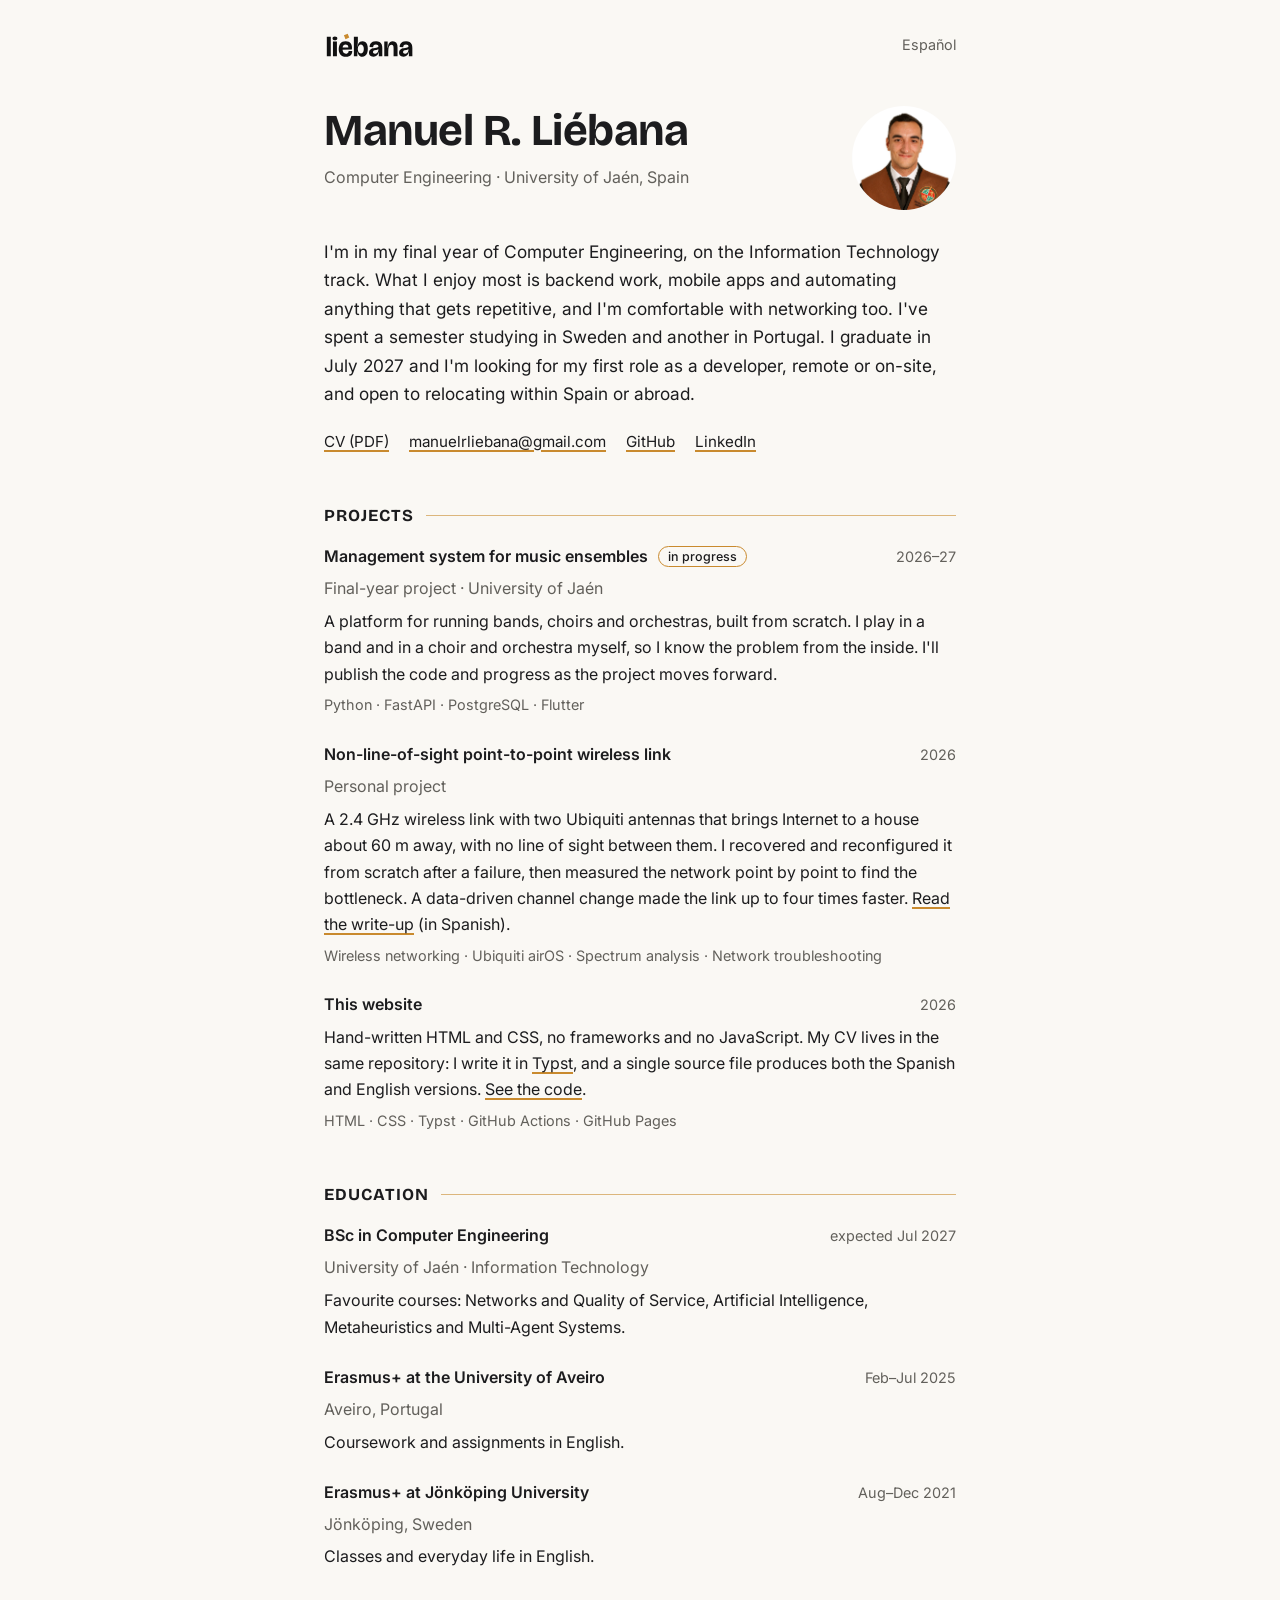
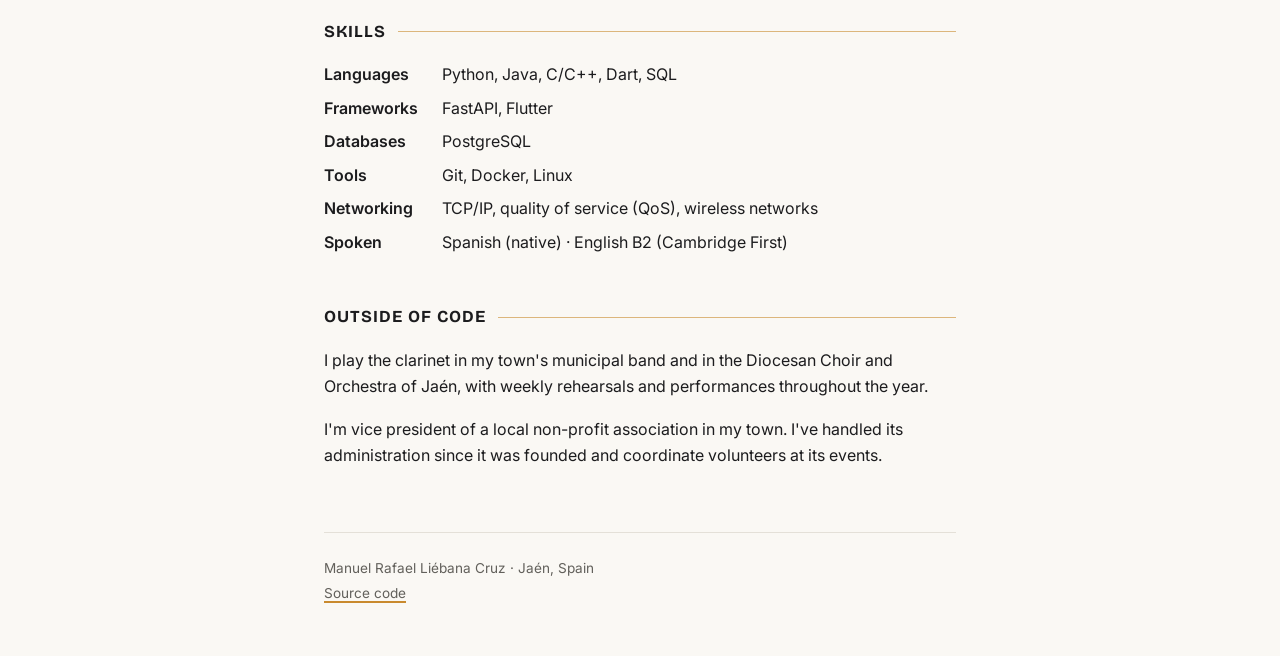
==== en/index.html @ c9c2b51e "Nueva Web" ====
<!doctype html>
<html lang="en">
<head>
  <meta charset="utf-8">
  <meta name="viewport" content="width=device-width, initial-scale=1">
  <title>Manuel R. Liébana</title>
  <meta name="description" content="Manuel Rafael Liébana Cruz, final-year Computer Engineering student at the University of Jaén, Spain. Backend, mobile apps and automation.">
  <meta property="og:title" content="Manuel R. Liébana">
  <meta property="og:description" content="Final-year Computer Engineering student at the University of Jaén, Spain.">
  <meta property="og:type" content="website">
  <meta name="twitter:card" content="summary_large_image">
  <meta property="og:url" content="https://manuelrliebana.github.io/en/">
  <meta property="og:image" content="https://manuelrliebana.github.io/assets/og-image.png">
  <meta property="og:image:width" content="1200">
  <meta property="og:image:height" content="630">
  <link rel="alternate" hreflang="es" href="https://manuelrliebana.github.io/">
  <link rel="icon" href="../assets/favicon.ico" sizes="any">
  <link rel="icon" href="../assets/favicon.svg" type="image/svg+xml">
  <link rel="apple-touch-icon" href="../assets/apple-touch-icon.png">
  <link rel="manifest" href="../manifest.webmanifest">
  <meta name="theme-color" content="#faf8f4" media="(prefers-color-scheme: light)">
  <meta name="theme-color" content="#141413" media="(prefers-color-scheme: dark)">
  <link rel="preconnect" href="https://fonts.googleapis.com">
  <link rel="preconnect" href="https://fonts.gstatic.com" crossorigin>
  <link href="https://fonts.googleapis.com/css2?family=Bricolage+Grotesque:opsz,wght@12..96,700&family=Inter:wght@400;500;600&display=swap" rel="stylesheet">
  <link rel="stylesheet" href="../assets/style.css">
</head>
<body>
<div class="wrap">

  <nav class="top">
    <a class="logo" href="../en/" aria-label="Home">
      <picture>
        <source srcset="../assets/logo-oscuro.svg" media="(prefers-color-scheme: dark)">
        <img src="../assets/logo-claro.svg" alt="liebana" width="657" height="185">
      </picture>
    </a>
    <a href="../" lang="es" hreflang="es">Español</a>
  </nav>

  <header class="intro">
    <div>
      <h1>Manuel R. Liébana</h1>
      <p class="sub">Computer Engineering · University of Jaén, Spain</p>
    </div>
    <img class="foto" src="../assets/foto.jpg" alt="Photo of Manuel" width="860" height="900">
  </header>

  <p class="lead">
    I'm in my final year of Computer Engineering, on the Information Technology track.
    What I enjoy most is backend work, mobile apps and automating anything that gets repetitive,
    and I'm comfortable with networking too. I've spent a semester studying in Sweden and another
    in Portugal. I graduate in July 2027 and I'm looking for my first role as a developer, remote
    or on-site, and open to relocating within Spain or abroad.
  </p>

  <ul class="links">
    <li><a href="../cv/CV_ManuelLiebana_EN.pdf">CV (PDF)</a></li>
    <li><a href="mailto:manuelrliebana@gmail.com">manuelrliebana@gmail.com</a></li>
    <li><a href="https://github.com/manuelrliebana">GitHub</a></li>
    <li><a href="https://www.linkedin.com/in/manuelrliebana">LinkedIn</a></li>
  </ul>

  <main>

    <section id="projects">
      <h2>Projects</h2>

      <article class="item">
        <div class="item-head">
          <h3>Management system for music ensembles <span class="estado">in progress</span></h3>
          <span class="when">2026–27</span>
        </div>
        <p class="where">Final-year project · University of Jaén</p>
        <p>
          A platform for running bands, choirs and orchestras, built from scratch. I play in a band
          and in a choir and orchestra myself, so I know the problem from the inside. I'll publish
          the code and progress as the project moves forward.
        </p>
        <p class="stack">Python · FastAPI · PostgreSQL · Flutter</p>
      </article>

      <article class="item">
        <div class="item-head">
          <h3>Non-line-of-sight point-to-point wireless link</h3>
          <span class="when">2026</span>
        </div>
        <p class="where">Personal project</p>
        <p>
          A 2.4 GHz wireless link with two Ubiquiti antennas that brings Internet to a house about
          60 m away, with no line of sight between them. I recovered and reconfigured it from scratch
          after a failure, then measured the network point by point to find the bottleneck. A
          data-driven channel change made the link up to four times faster.
          <a href="https://github.com/manuelrliebana/enlace-ptp">Read the write-up</a> (in Spanish).
        </p>
        <p class="stack">Wireless networking · Ubiquiti airOS · Spectrum analysis · Network troubleshooting</p>
      </article>

      <article class="item">
        <div class="item-head">
          <h3>This website</h3>
          <span class="when">2026</span>
        </div>
        <p>
          Hand-written HTML and CSS, no frameworks and no JavaScript. My CV lives in the same
          repository: I write it in <a href="https://typst.app">Typst</a>, and a single source file
          produces both the Spanish and English versions.
          <a href="https://github.com/manuelrliebana/manuelrliebana.github.io">See the code</a>.
        </p>
        <p class="stack">HTML · CSS · Typst · GitHub Actions · GitHub Pages</p>
      </article>
    </section>

    <section id="education">
      <h2>Education</h2>

      <div class="item">
        <div class="item-head">
          <h3>BSc in Computer Engineering</h3>
          <span class="when">expected Jul 2027</span>
        </div>
        <p class="where">University of Jaén · Information Technology</p>
        <p>Favourite courses: Networks and Quality of Service, Artificial Intelligence, Metaheuristics and Multi-Agent Systems.</p>
      </div>

      <div class="item">
        <div class="item-head">
          <h3>Erasmus+ at the University of Aveiro</h3>
          <span class="when">Feb–Jul 2025</span>
        </div>
        <p class="where">Aveiro, Portugal</p>
        <p>Coursework and assignments in English.</p>
      </div>

      <div class="item">
        <div class="item-head">
          <h3>Erasmus+ at Jönköping University</h3>
          <span class="when">Aug–Dec 2021</span>
        </div>
        <p class="where">Jönköping, Sweden</p>
        <p>Classes and everyday life in English.</p>
      </div>
    </section>

    <section id="skills">
      <h2>Skills</h2>
      <dl>
        <dt>Languages</dt>
        <dd>Python, Java, C/C++, Dart, SQL</dd>
        <dt>Frameworks</dt>
        <dd>FastAPI, Flutter</dd>
        <dt>Databases</dt>
        <dd>PostgreSQL</dd>
        <dt>Tools</dt>
        <dd>Git, Docker, Linux</dd>
        <dt>Networking</dt>
        <dd>TCP/IP, quality of service (QoS), wireless networks</dd>
        <dt>Spoken</dt>
        <dd>Spanish (native) · English B2 (Cambridge First)</dd>
      </dl>
    </section>

    <section id="outside">
      <h2>Outside of code</h2>
      <p>
        I play the clarinet in my town's municipal band and in the Diocesan Choir and Orchestra of Jaén,
        with weekly rehearsals and performances throughout the year.
      </p>
      <p>
        I'm vice president of a local non-profit association in my town. I've handled its
        administration since it was founded and coordinate volunteers at its events.
      </p>
    </section>

  </main>

  <footer>
    <p>Manuel Rafael Liébana Cruz · Jaén, Spain</p>
    <p><a href="https://github.com/manuelrliebana/manuelrliebana.github.io">Source code</a></p>
  </footer>

</div>
</body>
</html>
---- assets/style.css ----
/* Estilos de manuelrliebana.github.io
   Una sola hoja, sin frameworks. Colores y tipografías de mi marca:
   Bricolage Grotesque para títulos, Inter para el texto y el ámbar
   solo en el rombo del logo y en detalles (nunca en las letras). */

:root {
  --bg: #faf8f4;
  --text: #1c1c1e;
  --muted: #62605b;
  --line: #e4e0d8;
  --ambar: #c98a2e;
  --max: 42rem;
}

@media (prefers-color-scheme: dark) {
  :root {
    --bg: #141413;
    --text: #ecebe8;
    --muted: #a19e97;
    --line: #2c2b29;
    --ambar: #e8a33d;
  }
}

*,
*::before,
*::after {
  box-sizing: border-box;
}

html {
  -webkit-text-size-adjust: 100%;
}

body {
  margin: 0;
  background: var(--bg);
  color: var(--text);
  font: 400 1rem/1.65 "Inter", system-ui, sans-serif;
}

.wrap {
  max-width: var(--max);
  margin: 0 auto;
  padding: 2rem 1.25rem 3rem;
}

a {
  color: inherit;
  text-decoration: underline;
  text-decoration-color: var(--ambar);
  text-decoration-thickness: 1.5px;
  text-underline-offset: 3px;
}

a:hover {
  text-decoration-thickness: 2.5px;
}

h1,
h2,
h3 {
  font-family: "Bricolage Grotesque", "Inter", sans-serif;
  line-height: 1.15;
  margin: 0;
}

/* Barra superior */
.top {
  display: flex;
  justify-content: space-between;
  align-items: center;
  font-size: 0.9rem;
  color: var(--muted);
  margin-bottom: 3rem;
}

.top a {
  text-decoration: none;
}

.top a:hover {
  color: var(--text);
}

/* Logotipo "liebana" (archivos de mi paquete de marca) */
.logo {
  display: block;
  line-height: 0;
}

.logo img {
  height: 1.6rem;
  width: auto;
}

/* Cabecera */
.intro {
  display: grid;
  grid-template-columns: 1fr auto;
  gap: 1.5rem;
  align-items: start;
}

.intro h1 {
  font-size: clamp(2rem, 6vw, 2.75rem);
  font-weight: 700;
  letter-spacing: -0.01em;
}

.intro .sub {
  margin: 0.5rem 0 0;
  color: var(--muted);
}

.foto {
  width: 6.5rem;
  height: 6.5rem;
  border-radius: 50%;
  object-fit: cover;
  object-position: 50% 20%;
}

.lead {
  margin: 1.75rem 0 1.25rem;
  font-size: 1.08rem;
}

.links {
  display: flex;
  flex-wrap: wrap;
  gap: 0.4rem 1.25rem;
  padding: 0;
  margin: 0;
  list-style: none;
  font-size: 0.95rem;
}

/* Secciones */
section {
  margin-top: 3.25rem;
}

section > h2 {
  font-size: 1.05rem;
  font-weight: 700;
  text-transform: uppercase;
  letter-spacing: 0.06em;
  display: flex;
  align-items: center;
  gap: 0.75rem;
  margin-bottom: 1.25rem;
}

section > h2::after {
  content: "";
  flex: 1;
  height: 1px;
  background: var(--ambar);
  opacity: 0.6;
}

section p {
  margin: 0 0 1rem;
}

/* Entradas tipo CV: título, lugar y fecha */
.item {
  margin-bottom: 1.6rem;
}

.item-head {
  display: flex;
  justify-content: space-between;
  gap: 1rem;
  flex-wrap: wrap;
}

.item h3 {
  font-family: "Inter", sans-serif;
  font-size: 1rem;
  font-weight: 600;
  line-height: 1.4;
}

.when {
  color: var(--muted);
  font-size: 0.9rem;
  white-space: nowrap;
}

.where {
  color: var(--muted);
  margin: 0.1rem 0 0.4rem;
}

.item p {
  margin: 0.4rem 0 0;
}

.estado {
  display: inline-block;
  font-size: 0.78rem;
  font-weight: 500;
  border: 1px solid var(--ambar);
  border-radius: 999px;
  padding: 0.05rem 0.55rem;
  margin-left: 0.4rem;
  vertical-align: 0.1em;
  white-space: nowrap;
}

.stack {
  color: var(--muted);
  font-size: 0.9rem;
}

/* Habilidades e idiomas */
dl {
  display: grid;
  grid-template-columns: max-content 1fr;
  gap: 0.45rem 1.5rem;
  margin: 0;
}

dt {
  font-weight: 600;
}

dd {
  margin: 0;
}

footer {
  margin-top: 4rem;
  padding-top: 1.25rem;
  border-top: 1px solid var(--line);
  font-size: 0.85rem;
  color: var(--muted);
}

footer p {
  margin: 0.2rem 0;
}

@media (max-width: 30rem) {
  .intro {
    grid-template-columns: 1fr;
  }

  .foto {
    grid-row: 1;
    width: 5rem;
    height: 5rem;
  }

  dl {
    grid-template-columns: 1fr;
    gap: 0.1rem;
  }

  dd {
    margin-bottom: 0.6rem;
  }
}

@media print {
  .top,
  footer {
    display: none;
  }
}
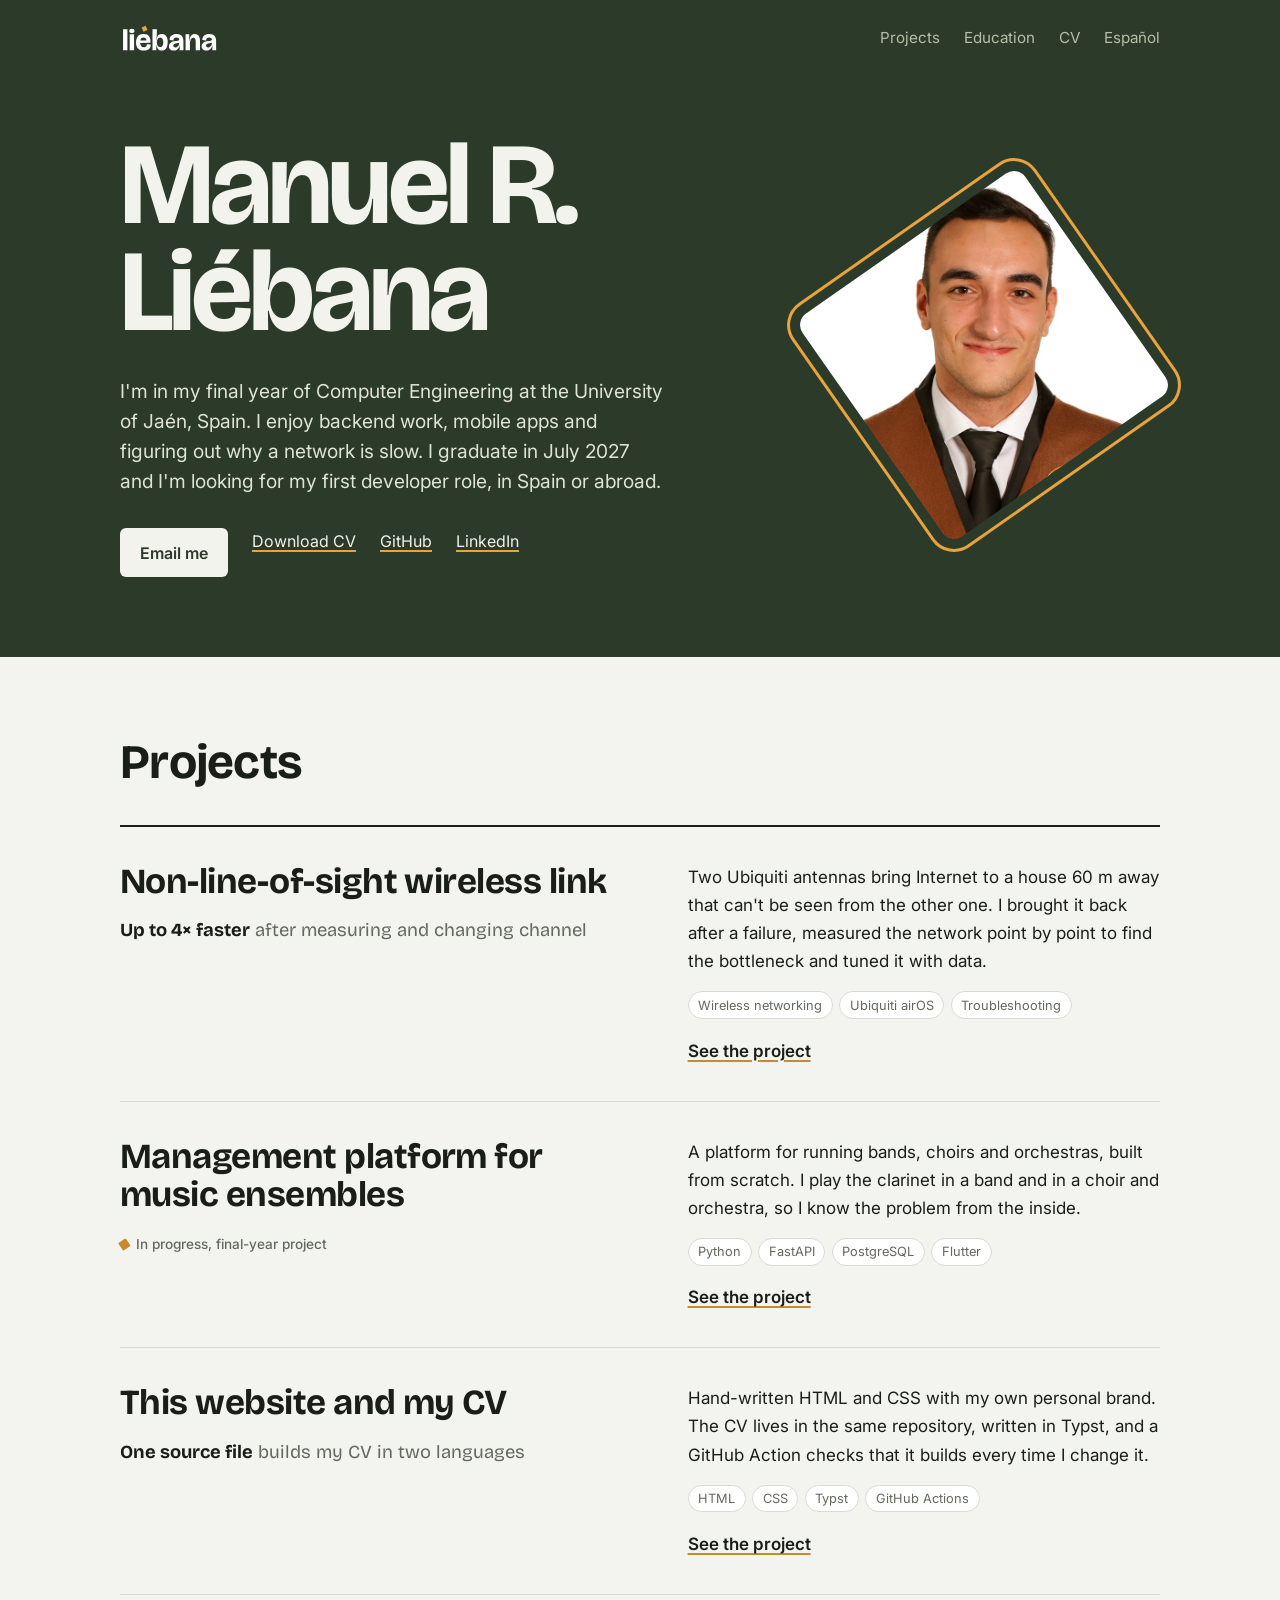
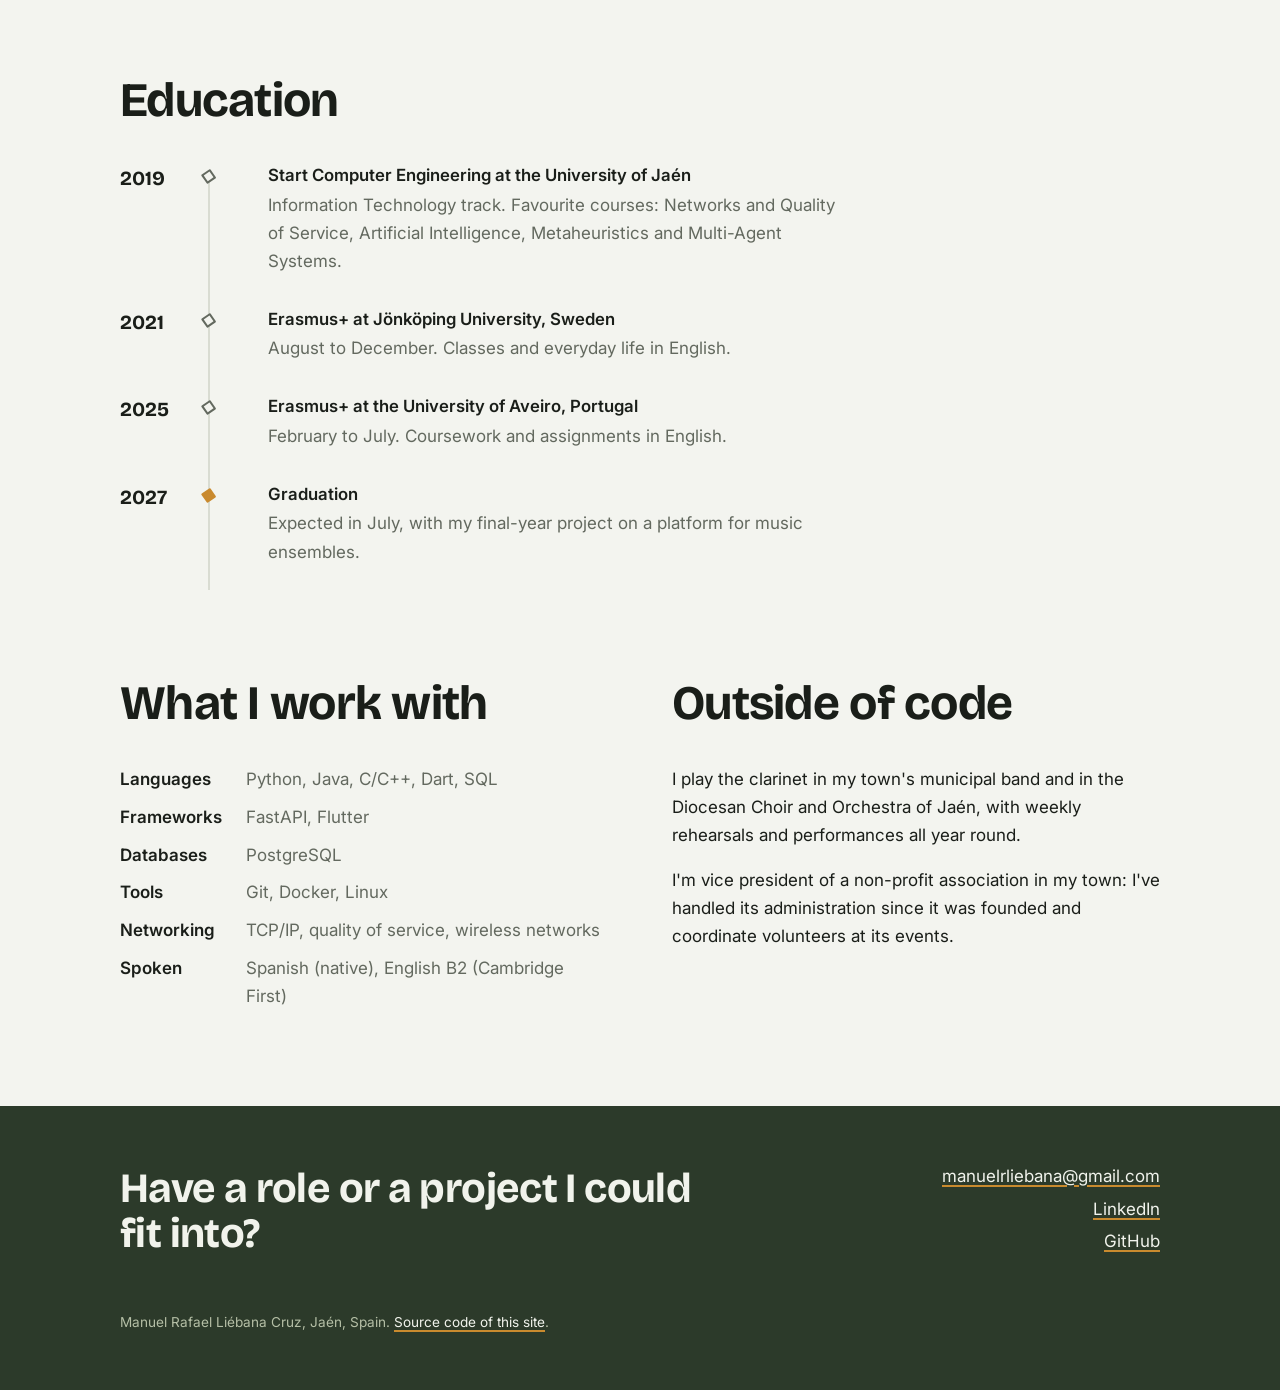
==== commit fd2d1bb8: "Rediseño" ====
--- a/en/index.html
+++ b/en/index.html
@@ -4,9 +4,9 @@
   <meta charset="utf-8">
   <meta name="viewport" content="width=device-width, initial-scale=1">
   <title>Manuel R. Liébana</title>
-  <meta name="description" content="Manuel Rafael Liébana Cruz, final-year Computer Engineering student at the University of Jaén, Spain. Backend, mobile apps and automation.">
+  <meta name="description" content="Manuel Rafael Liébana Cruz, final-year Computer Engineering student at the University of Jaén, Spain. Backend, mobile apps and networking.">
   <meta property="og:title" content="Manuel R. Liébana">
-  <meta property="og:description" content="Final-year Computer Engineering student at the University of Jaén, Spain.">
+  <meta property="og:description" content="Final-year Computer Engineering student at the University of Jaén, Spain. Backend, mobile apps and networking.">
   <meta property="og:type" content="website">
   <meta name="twitter:card" content="summary_large_image">
   <meta property="og:url" content="https://manuelrliebana.github.io/en/">
@@ -18,167 +18,157 @@
   <link rel="icon" href="../assets/favicon.svg" type="image/svg+xml">
   <link rel="apple-touch-icon" href="../assets/apple-touch-icon.png">
   <link rel="manifest" href="../manifest.webmanifest">
-  <meta name="theme-color" content="#faf8f4" media="(prefers-color-scheme: light)">
-  <meta name="theme-color" content="#141413" media="(prefers-color-scheme: dark)">
+  <meta name="theme-color" content="#2c3a2a">
   <link rel="preconnect" href="https://fonts.googleapis.com">
   <link rel="preconnect" href="https://fonts.gstatic.com" crossorigin>
-  <link href="https://fonts.googleapis.com/css2?family=Bricolage+Grotesque:opsz,wght@12..96,700&family=Inter:wght@400;500;600&display=swap" rel="stylesheet">
+  <link href="https://fonts.googleapis.com/css2?family=Bricolage+Grotesque:opsz,wght@12..96,600..800&family=Inter:wght@400;500;600&display=swap" rel="stylesheet">
   <link rel="stylesheet" href="../assets/style.css">
 </head>
 <body>
-<div class="wrap">
+<a class="salto" href="#contenido">Skip to content</a>
 
-  <nav class="top">
-    <a class="logo" href="../en/" aria-label="Home">
-      <picture>
-        <source srcset="../assets/logo-oscuro.svg" media="(prefers-color-scheme: dark)">
-        <img src="../assets/logo-claro.svg" alt="liebana" width="657" height="185">
-      </picture>
-    </a>
-    <a href="../" lang="es" hreflang="es">Español</a>
+<header class="oscuro">
+  <nav class="nav ancho" aria-label="Main">
+    <a class="logo" href="./" aria-label="Home"><img src="../assets/logo-oscuro.svg" alt="liebana" width="657" height="185"></a>
+    <ul>
+      <li><a href="#projects">Projects</a></li>
+      <li><a href="#education">Education</a></li>
+      <li><a href="../cv/CV_ManuelLiebana_EN.pdf">CV</a></li>
+      <li><a href="../" lang="es" hreflang="es">Español</a></li>
+    </ul>
   </nav>
 
-  <header class="intro">
+  <div class="hero ancho">
     <div>
-      <h1>Manuel R. Liébana</h1>
-      <p class="sub">Computer Engineering · University of Jaén, Spain</p>
+      <h1><span>Manuel R.</span><span>Liébana</span></h1>
+      <p class="lead">
+        I'm in my final year of Computer Engineering at the University of Jaén, Spain.
+        I enjoy backend work, mobile apps and figuring out why a network is slow.
+        I graduate in July 2027 and I'm looking for my first developer role, in Spain or abroad.
+      </p>
+      <div class="acciones">
+        <a class="boton" href="mailto:manuelrliebana@gmail.com">Email me</a>
+        <a href="../cv/CV_ManuelLiebana_EN.pdf">Download CV</a>
+        <a href="https://github.com/manuelrliebana">GitHub</a>
+        <a href="https://www.linkedin.com/in/manuelrliebana">LinkedIn</a>
+      </div>
     </div>
-    <img class="foto" src="../assets/foto.jpg" alt="Photo of Manuel" width="860" height="900">
-  </header>
+    <div class="rombo-foto"><img src="../assets/foto.jpg" alt="Photo of Manuel" width="860" height="900"></div>
+  </div>
+</header>
 
-  <p class="lead">
-    I'm in my final year of Computer Engineering, on the Information Technology track.
-    What I enjoy most is backend work, mobile apps and automating anything that gets repetitive,
-    and I'm comfortable with networking too. I've spent a semester studying in Sweden and another
-    in Portugal. I graduate in July 2027 and I'm looking for my first role as a developer, remote
-    or on-site, and open to relocating within Spain or abroad.
-  </p>
+<main id="contenido" class="ancho">
 
-  <ul class="links">
-    <li><a href="../cv/CV_ManuelLiebana_EN.pdf">CV (PDF)</a></li>
-    <li><a href="mailto:manuelrliebana@gmail.com">manuelrliebana@gmail.com</a></li>
-    <li><a href="https://github.com/manuelrliebana">GitHub</a></li>
-    <li><a href="https://www.linkedin.com/in/manuelrliebana">LinkedIn</a></li>
-  </ul>
+  <section id="projects" aria-labelledby="t-proyectos">
+    <h2 class="titulo-seccion" id="t-proyectos">Projects</h2>
+    <ul class="proyectos">
 
-  <main>
+      <li class="proyecto">
+        <div>
+          <h3><a href="projects/ptp-link/">Non-line-of-sight wireless link</a></h3>
+          <p class="dato"><strong>Up to 4× faster</strong> after measuring and changing channel</p>
+        </div>
+        <div>
+          <p>Two Ubiquiti antennas bring Internet to a house 60 m away that can't be seen from the other one. I brought it back after a failure, measured the network point by point to find the bottleneck and tuned it with data.</p>
+          <ul class="etiquetas"><li>Wireless networking</li><li>Ubiquiti airOS</li><li>Troubleshooting</li></ul>
+          <a class="ver" href="projects/ptp-link/">See the project</a>
+        </div>
+      </li>
 
-    <section id="projects">
-      <h2>Projects</h2>
+      <li class="proyecto">
+        <div>
+          <h3><a href="projects/tfg/">Management platform for music ensembles</a></h3>
+          <p class="dato"><span class="estado">In progress, final-year project</span></p>
+        </div>
+        <div>
+          <p>A platform for running bands, choirs and orchestras, built from scratch. I play the clarinet in a band and in a choir and orchestra, so I know the problem from the inside.</p>
+          <ul class="etiquetas"><li>Python</li><li>FastAPI</li><li>PostgreSQL</li><li>Flutter</li></ul>
+          <a class="ver" href="projects/tfg/">See the project</a>
+        </div>
+      </li>
 
-      <article class="item">
-        <div class="item-head">
-          <h3>Management system for music ensembles <span class="estado">in progress</span></h3>
-          <span class="when">2026–27</span>
+      <li class="proyecto">
+        <div>
+          <h3><a href="projects/this-website/">This website and my CV</a></h3>
+          <p class="dato"><strong>One source file</strong> builds my CV in two languages</p>
         </div>
-        <p class="where">Final-year project · University of Jaén</p>
-        <p>
-          A platform for running bands, choirs and orchestras, built from scratch. I play in a band
-          and in a choir and orchestra myself, so I know the problem from the inside. I'll publish
-          the code and progress as the project moves forward.
-        </p>
-        <p class="stack">Python · FastAPI · PostgreSQL · Flutter</p>
-      </article>
+        <div>
+          <p>Hand-written HTML and CSS with my own personal brand. The CV lives in the same repository, written in Typst, and a GitHub Action checks that it builds every time I change it.</p>
+          <ul class="etiquetas"><li>HTML</li><li>CSS</li><li>Typst</li><li>GitHub Actions</li></ul>
+          <a class="ver" href="projects/this-website/">See the project</a>
+        </div>
+      </li>
 
-      <article class="item">
-        <div class="item-head">
-          <h3>Non-line-of-sight point-to-point wireless link</h3>
-          <span class="when">2026</span>
+    </ul>
+  </section>
+
+  <section id="education" aria-labelledby="t-formacion">
+    <h2 class="titulo-seccion" id="t-formacion">Education</h2>
+    <ol class="linea-tiempo">
+      <li>
+        <span class="anio">2019</span>
+        <div>
+          <h3>Start Computer Engineering at the University of Jaén</h3>
+          <p>Information Technology track. Favourite courses: Networks and Quality of Service, Artificial Intelligence, Metaheuristics and Multi-Agent Systems.</p>
         </div>
-        <p class="where">Personal project</p>
-        <p>
-          A 2.4 GHz wireless link with two Ubiquiti antennas that brings Internet to a house about
-          60 m away, with no line of sight between them. I recovered and reconfigured it from scratch
-          after a failure, then measured the network point by point to find the bottleneck. A
-          data-driven channel change made the link up to four times faster.
-          <a href="https://github.com/manuelrliebana/enlace-ptp">Read the write-up</a> (in Spanish).
-        </p>
-        <p class="stack">Wireless networking · Ubiquiti airOS · Spectrum analysis · Network troubleshooting</p>
-      </article>
+      </li>
+      <li>
+        <span class="anio">2021</span>
+        <div>
+          <h3>Erasmus+ at Jönköping University, Sweden</h3>
+          <p>August to December. Classes and everyday life in English.</p>
+        </div>
+      </li>
+      <li>
+        <span class="anio">2025</span>
+        <div>
+          <h3>Erasmus+ at the University of Aveiro, Portugal</h3>
+          <p>February to July. Coursework and assignments in English.</p>
+        </div>
+      </li>
+      <li class="ahora">
+        <span class="anio">2027</span>
+        <div>
+          <h3>Graduation</h3>
+          <p>Expected in July, with my final-year project on a platform for music ensembles.</p>
+        </div>
+      </li>
+    </ol>
+  </section>
 
-      <article class="item">
-        <div class="item-head">
-          <h3>This website</h3>
-          <span class="when">2026</span>
-        </div>
-        <p>
-          Hand-written HTML and CSS, no frameworks and no JavaScript. My CV lives in the same
-          repository: I write it in <a href="https://typst.app">Typst</a>, and a single source file
-          produces both the Spanish and English versions.
-          <a href="https://github.com/manuelrliebana/manuelrliebana.github.io">See the code</a>.
-        </p>
-        <p class="stack">HTML · CSS · Typst · GitHub Actions · GitHub Pages</p>
-      </article>
-    </section>
+  <section aria-label="Skills and life outside code">
+    <div class="doble">
+      <div>
+        <h2 class="titulo-seccion">What I work with</h2>
+        <dl class="habilidades">
+          <dt>Languages</dt><dd>Python, Java, C/C++, Dart, SQL</dd>
+          <dt>Frameworks</dt><dd>FastAPI, Flutter</dd>
+          <dt>Databases</dt><dd>PostgreSQL</dd>
+          <dt>Tools</dt><dd>Git, Docker, Linux</dd>
+          <dt>Networking</dt><dd>TCP/IP, quality of service, wireless networks</dd>
+          <dt>Spoken</dt><dd>Spanish (native), English B2 (Cambridge First)</dd>
+        </dl>
+      </div>
+      <div>
+        <h2 class="titulo-seccion">Outside of code</h2>
+        <p>I play the clarinet in my town's municipal band and in the Diocesan Choir and Orchestra of Jaén, with weekly rehearsals and performances all year round.</p>
+        <p>I'm vice president of a non-profit association in my town: I've handled its administration since it was founded and coordinate volunteers at its events.</p>
+      </div>
+    </div>
+  </section>
 
-    <section id="education">
-      <h2>Education</h2>
+</main>
 
-      <div class="item">
-        <div class="item-head">
-          <h3>BSc in Computer Engineering</h3>
-          <span class="when">expected Jul 2027</span>
-        </div>
-        <p class="where">University of Jaén · Information Technology</p>
-        <p>Favourite courses: Networks and Quality of Service, Artificial Intelligence, Metaheuristics and Multi-Agent Systems.</p>
-      </div>
-
-      <div class="item">
-        <div class="item-head">
-          <h3>Erasmus+ at the University of Aveiro</h3>
-          <span class="when">Feb–Jul 2025</span>
-        </div>
-        <p class="where">Aveiro, Portugal</p>
-        <p>Coursework and assignments in English.</p>
-      </div>
-
-      <div class="item">
-        <div class="item-head">
-          <h3>Erasmus+ at Jönköping University</h3>
-          <span class="when">Aug–Dec 2021</span>
-        </div>
-        <p class="where">Jönköping, Sweden</p>
-        <p>Classes and everyday life in English.</p>
-      </div>
-    </section>
-
-    <section id="skills">
-      <h2>Skills</h2>
-      <dl>
-        <dt>Languages</dt>
-        <dd>Python, Java, C/C++, Dart, SQL</dd>
-        <dt>Frameworks</dt>
-        <dd>FastAPI, Flutter</dd>
-        <dt>Databases</dt>
-        <dd>PostgreSQL</dd>
-        <dt>Tools</dt>
-        <dd>Git, Docker, Linux</dd>
-        <dt>Networking</dt>
-        <dd>TCP/IP, quality of service (QoS), wireless networks</dd>
-        <dt>Spoken</dt>
-        <dd>Spanish (native) · English B2 (Cambridge First)</dd>
-      </dl>
-    </section>
-
-    <section id="outside">
-      <h2>Outside of code</h2>
-      <p>
-        I play the clarinet in my town's municipal band and in the Diocesan Choir and Orchestra of Jaén,
-        with weekly rehearsals and performances throughout the year.
-      </p>
-      <p>
-        I'm vice president of a local non-profit association in my town. I've handled its
-        administration since it was founded and coordinate volunteers at its events.
-      </p>
-    </section>
-
-  </main>
-
-  <footer>
-    <p>Manuel Rafael Liébana Cruz · Jaén, Spain</p>
-    <p><a href="https://github.com/manuelrliebana/manuelrliebana.github.io">Source code</a></p>
-  </footer>
-
-</div>
+<footer class="pie">
+  <div class="ancho">
+    <h2>Have a role or a project I could fit into?</h2>
+    <ul>
+      <li><a href="mailto:manuelrliebana@gmail.com">manuelrliebana@gmail.com</a></li>
+      <li><a href="https://www.linkedin.com/in/manuelrliebana">LinkedIn</a></li>
+      <li><a href="https://github.com/manuelrliebana">GitHub</a></li>
+    </ul>
+    <p class="firma">Manuel Rafael Liébana Cruz, Jaén, Spain. <a href="https://github.com/manuelrliebana/manuelrliebana.github.io">Source code of this site</a>.</p>
+  </div>
+</footer>
 </body>
 </html>
--- a/assets/style.css
+++ b/assets/style.css
@@ -1,49 +1,56 @@
-/* Estilos de manuelrliebana.github.io
-   Una sola hoja, sin frameworks. Colores y tipografías de mi marca:
-   Bricolage Grotesque para títulos, Inter para el texto y el ámbar
-   solo en el rombo del logo y en detalles (nunca en las letras). */
+/* manuelrliebana.github.io
+   Una sola hoja, sin frameworks.
+   Marca: Bricolage Grotesque para títulos, Inter para el texto.
+   El ámbar solo aparece en el rombo y en detalles, nunca en las letras.
+   Paleta inspirada en Jamilena: verde de olivar, blanco de cal y piedra. */
 
 :root {
-  --bg: #faf8f4;
-  --text: #1c1c1e;
-  --muted: #62605b;
-  --line: #e4e0d8;
+  --cal: #f3f4ef;        /* fondo claro: blanco de cal, frío, no crema */
+  --papel: #ffffff;
+  --tinta: #1a1e19;
+  --piedra: #63695f;     /* texto secundario */
+  --linea: #d9dcd2;
+  --olivo: #2c3a2a;      /* bloques oscuros */
+  --olivo-2: #3a4a37;
+  --hoja: #b5bfa6;       /* texto secundario sobre olivo */
   --ambar: #c98a2e;
-  --max: 42rem;
+  --ambar-claro: #e8a33d;
+  --max: 68rem;
+  --texto: 38rem;
+  --radio: 6px;
 }
 
 @media (prefers-color-scheme: dark) {
   :root {
-    --bg: #141413;
-    --text: #ecebe8;
-    --muted: #a19e97;
-    --line: #2c2b29;
+    --cal: #151913;
+    --papel: #1c2119;
+    --tinta: #e9ebe4;
+    --piedra: #a2a99a;
+    --linea: #2d3429;
+    --olivo: #222c20;
+    --olivo-2: #2e3a2b;
+    --hoja: #a9b59a;
     --ambar: #e8a33d;
   }
 }
 
-*,
-*::before,
-*::after {
-  box-sizing: border-box;
-}
-
-html {
-  -webkit-text-size-adjust: 100%;
+*, *::before, *::after { box-sizing: border-box; }
+
+html { -webkit-text-size-adjust: 100%; scroll-behavior: smooth; }
+
+@media (prefers-reduced-motion: reduce) {
+  html { scroll-behavior: auto; }
+  *, *::before, *::after { transition: none !important; animation: none !important; }
 }
 
 body {
   margin: 0;
-  background: var(--bg);
-  color: var(--text);
-  font: 400 1rem/1.65 "Inter", system-ui, sans-serif;
-}
-
-.wrap {
-  max-width: var(--max);
-  margin: 0 auto;
-  padding: 2rem 1.25rem 3rem;
-}
+  background: var(--cal);
+  color: var(--tinta);
+  font: 400 1.0625rem/1.65 "Inter", system-ui, sans-serif;
+}
+
+img { max-width: 100%; display: block; }
 
 a {
   color: inherit;
@@ -52,221 +59,364 @@
   text-decoration-thickness: 1.5px;
   text-underline-offset: 3px;
 }
-
-a:hover {
-  text-decoration-thickness: 2.5px;
-}
-
-h1,
-h2,
-h3 {
+a:hover { text-decoration-thickness: 3px; }
+
+:focus-visible {
+  outline: 2px solid var(--ambar);
+  outline-offset: 3px;
+  border-radius: 2px;
+}
+
+h1, h2, h3 {
   font-family: "Bricolage Grotesque", "Inter", sans-serif;
-  line-height: 1.15;
+  font-weight: 700;
+  line-height: 1.08;
   margin: 0;
-}
-
-/* Barra superior */
-.top {
-  display: flex;
-  justify-content: space-between;
-  align-items: center;
-  font-size: 0.9rem;
-  color: var(--muted);
-  margin-bottom: 3rem;
-}
-
-.top a {
-  text-decoration: none;
-}
-
-.top a:hover {
-  color: var(--text);
-}
-
-/* Logotipo "liebana" (archivos de mi paquete de marca) */
-.logo {
-  display: block;
-  line-height: 0;
-}
-
-.logo img {
-  height: 1.6rem;
-  width: auto;
-}
-
-/* Cabecera */
-.intro {
-  display: grid;
-  grid-template-columns: 1fr auto;
-  gap: 1.5rem;
-  align-items: start;
-}
-
-.intro h1 {
-  font-size: clamp(2rem, 6vw, 2.75rem);
-  font-weight: 700;
-  letter-spacing: -0.01em;
-}
-
-.intro .sub {
-  margin: 0.5rem 0 0;
-  color: var(--muted);
-}
-
-.foto {
-  width: 6.5rem;
-  height: 6.5rem;
-  border-radius: 50%;
-  object-fit: cover;
-  object-position: 50% 20%;
-}
-
-.lead {
-  margin: 1.75rem 0 1.25rem;
-  font-size: 1.08rem;
-}
-
-.links {
-  display: flex;
-  flex-wrap: wrap;
-  gap: 0.4rem 1.25rem;
-  padding: 0;
-  margin: 0;
-  list-style: none;
-  font-size: 0.95rem;
-}
-
-/* Secciones */
-section {
-  margin-top: 3.25rem;
-}
-
-section > h2 {
-  font-size: 1.05rem;
-  font-weight: 700;
-  text-transform: uppercase;
-  letter-spacing: 0.06em;
+  letter-spacing: -0.015em;
+}
+
+.ancho { max-width: var(--max); margin: 0 auto; padding: 0 1.5rem; }
+
+.salto {
+  position: absolute; left: -999px; top: 0;
+  background: var(--papel); padding: .5rem 1rem; z-index: 10;
+}
+.salto:focus { left: 1rem; top: 1rem; }
+
+/* ---------- Bloque oscuro (cabecera de todas las páginas) ---------- */
+
+.oscuro {
+  background: var(--olivo);
+  color: #f1f3ec;
+}
+.oscuro a { text-decoration-color: var(--ambar-claro); }
+
+.nav {
   display: flex;
   align-items: center;
-  gap: 0.75rem;
-  margin-bottom: 1.25rem;
-}
-
-section > h2::after {
-  content: "";
-  flex: 1;
-  height: 1px;
-  background: var(--ambar);
-  opacity: 0.6;
-}
-
-section p {
-  margin: 0 0 1rem;
-}
-
-/* Entradas tipo CV: título, lugar y fecha */
-.item {
-  margin-bottom: 1.6rem;
-}
-
-.item-head {
-  display: flex;
   justify-content: space-between;
   gap: 1rem;
-  flex-wrap: wrap;
-}
-
-.item h3 {
+  padding-top: 1.5rem;
+  padding-bottom: 1.5rem;
+  font-size: .95rem;
+}
+.nav .logo { line-height: 0; }
+.nav .logo img { height: 1.75rem; width: auto; }
+.nav ul {
+  display: flex; flex-wrap: wrap; gap: .25rem 1.5rem;
+  list-style: none; margin: 0; padding: 0;
+}
+.nav ul a { text-decoration: none; color: var(--hoja); }
+.nav ul a:hover, .nav ul a[aria-current] { color: #fff; }
+.nav ul a[aria-current] {
+  text-decoration: underline;
+  text-decoration-color: var(--ambar-claro);
+}
+
+/* Portada */
+.hero {
+  display: grid;
+  grid-template-columns: minmax(0, 1fr) auto;
+  gap: 3rem;
+  align-items: center;
+  padding-top: 3.5rem;
+  padding-bottom: 5rem;
+}
+.hero h1 {
+  font-size: clamp(3rem, 10vw, 7.25rem);
+  font-variation-settings: "opsz" 96;
+  letter-spacing: -0.035em;
+  line-height: .92;
+}
+.hero h1 span { display: block; }
+.hero .lead {
+  max-width: 34rem;
+  margin: 2rem 0 0;
+  font-size: 1.2rem;
+  line-height: 1.55;
+  color: #dfe4d6;
+}
+.hero .acciones {
+  display: flex; flex-wrap: wrap; gap: .75rem 1.5rem;
+  margin-top: 2rem;
+  font-size: 1rem;
+}
+.boton {
+  display: inline-block;
+  padding: .7rem 1.25rem;
+  background: #f1f3ec;
+  color: var(--olivo);
+  border-radius: var(--radio);
+  font-weight: 600;
+  text-decoration: none;
+}
+.boton:hover { background: #fff; }
+
+/* Foto recortada en el rombo inclinado de la marca */
+.rombo-foto {
+  --lado: clamp(11rem, 22vw, 17rem);
+  width: var(--lado);
+  height: var(--lado);
+  position: relative;
+  transform: rotate(45deg) rotate(10deg);
+  border-radius: 14px;
+  overflow: hidden;
+  outline: 3px solid var(--ambar-claro);
+  outline-offset: 10px;
+  margin: 2.5rem;
+}
+.rombo-foto img {
+  position: absolute;
+  inset: -22%;
+  width: 144%;
+  height: 144%;
+  max-width: none;
+  object-fit: cover;
+  object-position: 50% 18%;
+  transform: rotate(-55deg);
+}
+
+/* ---------- Secciones ---------- */
+
+main section { padding: 5rem 0 0; }
+
+.titulo-seccion {
+  font-size: clamp(2rem, 4.5vw, 3rem);
+  margin-bottom: 2.25rem;
+}
+
+/* Proyectos en la portada: filas, no tarjetas iguales */
+.proyectos { list-style: none; margin: 0; padding: 0; border-top: 2px solid var(--tinta); }
+.proyecto {
+  display: grid;
+  grid-template-columns: minmax(0, 1.1fr) minmax(0, 1fr);
+  gap: 1rem 3rem;
+  padding: 2.25rem 0;
+  border-bottom: 1px solid var(--linea);
+}
+.proyecto h3 { font-size: clamp(1.6rem, 3vw, 2.2rem); }
+.proyecto h3 a { text-decoration: none; }
+.proyecto h3 a:hover { text-decoration: underline; text-decoration-color: var(--ambar); }
+.proyecto .dato {
+  margin: .9rem 0 0;
+  font-family: "Bricolage Grotesque", sans-serif;
+  font-size: 1.15rem;
+  color: var(--piedra);
+}
+.proyecto .dato strong { color: var(--tinta); font-weight: 700; }
+.proyecto p { margin: 0 0 1rem; max-width: var(--texto); }
+.ver { font-weight: 600; }
+
+.etiquetas { display: flex; flex-wrap: wrap; gap: .4rem; list-style: none; margin: 0 0 1.1rem; padding: 0; }
+.etiquetas li {
+  font-size: .8rem;
+  padding: .15rem .6rem;
+  border-radius: 999px;
+  background: var(--papel);
+  border: 1px solid var(--linea);
+  color: var(--piedra);
+}
+
+.estado {
+  display: inline-flex; align-items: center; gap: .45rem;
   font-family: "Inter", sans-serif;
-  font-size: 1rem;
-  font-weight: 600;
-  line-height: 1.4;
-}
-
-.when {
-  color: var(--muted);
-  font-size: 0.9rem;
-  white-space: nowrap;
-}
-
-.where {
-  color: var(--muted);
-  margin: 0.1rem 0 0.4rem;
-}
-
-.item p {
-  margin: 0.4rem 0 0;
-}
-
-.estado {
-  display: inline-block;
-  font-size: 0.78rem;
-  font-weight: 500;
-  border: 1px solid var(--ambar);
-  border-radius: 999px;
-  padding: 0.05rem 0.55rem;
-  margin-left: 0.4rem;
-  vertical-align: 0.1em;
-  white-space: nowrap;
-}
-
-.stack {
-  color: var(--muted);
-  font-size: 0.9rem;
-}
-
-/* Habilidades e idiomas */
-dl {
+  font-size: .85rem; font-weight: 500;
+  letter-spacing: 0;
+  color: var(--piedra);
+  vertical-align: middle;
+}
+.estado::before {
+  content: "";
+  width: .55rem; height: .55rem;
+  background: var(--ambar);
+  transform: rotate(55deg);
+  border-radius: 1px;
+}
+
+/* Formación: es una secuencia, así que va como línea de tiempo */
+.linea-tiempo { list-style: none; margin: 0; padding: 0; position: relative; }
+.linea-tiempo::before {
+  content: ""; position: absolute; left: 5.5rem; top: .5rem; bottom: .5rem;
+  width: 2px; background: var(--linea);
+}
+.linea-tiempo li {
   display: grid;
-  grid-template-columns: max-content 1fr;
-  gap: 0.45rem 1.5rem;
-  margin: 0;
-}
-
-dt {
-  font-weight: 600;
-}
-
-dd {
-  margin: 0;
-}
-
-footer {
-  margin-top: 4rem;
-  padding-top: 1.25rem;
-  border-top: 1px solid var(--line);
-  font-size: 0.85rem;
-  color: var(--muted);
-}
-
-footer p {
-  margin: 0.2rem 0;
-}
-
-@media (max-width: 30rem) {
-  .intro {
-    grid-template-columns: 1fr;
-  }
-
-  .foto {
-    grid-row: 1;
-    width: 5rem;
-    height: 5rem;
-  }
-
-  dl {
-    grid-template-columns: 1fr;
-    gap: 0.1rem;
-  }
-
-  dd {
-    margin-bottom: 0.6rem;
-  }
+  grid-template-columns: 5.5rem 1fr;
+  gap: 0 2rem;
+  padding-bottom: 2rem;
+  position: relative;
+}
+.linea-tiempo li::after {
+  content: ""; position: absolute; left: calc(5.5rem - .3rem); top: .5rem;
+  width: .7rem; height: .7rem; background: var(--cal);
+  border: 2px solid var(--piedra); transform: rotate(55deg); border-radius: 1px;
+}
+.linea-tiempo li.ahora::after { background: var(--ambar); border-color: var(--ambar); }
+.linea-tiempo .anio {
+  font-family: "Bricolage Grotesque", sans-serif;
+  font-weight: 700; font-size: 1.25rem; line-height: 1.5;
+}
+.linea-tiempo h3 { font-family: "Inter", sans-serif; font-size: 1.05rem; font-weight: 600; letter-spacing: 0; line-height: 1.5; padding-left: 1.75rem; }
+.linea-tiempo p { margin: .15rem 0 0; color: var(--piedra); padding-left: 1.75rem; max-width: var(--texto); }
+
+/* Dos columnas: habilidades y fuera del código */
+.doble {
+  display: grid;
+  grid-template-columns: 1fr 1fr;
+  gap: 4rem;
+}
+.habilidades { display: grid; grid-template-columns: max-content 1fr; gap: .6rem 1.5rem; margin: 0; }
+.habilidades dt { font-weight: 600; }
+.habilidades dd { margin: 0; color: var(--piedra); }
+.doble p { margin: 0 0 1rem; max-width: var(--texto); }
+
+/* ---------- Pie ---------- */
+
+.pie {
+  margin-top: 6rem;
+  background: var(--olivo);
+  color: var(--hoja);
+  padding: 3.5rem 0;
+}
+.pie .ancho { display: flex; flex-wrap: wrap; justify-content: space-between; gap: 2rem; align-items: end; }
+.pie h2 { color: #f1f3ec; font-size: clamp(1.8rem, 4vw, 2.6rem); max-width: 22ch; }
+.pie ul { list-style: none; margin: 0; padding: 0; display: grid; gap: .3rem; text-align: right; }
+.pie a { color: #f1f3ec; }
+.pie .firma { flex-basis: 100%; margin: 1.5rem 0 0; font-size: .85rem; }
+
+/* ---------- Páginas de proyecto ---------- */
+
+.cabecera-proyecto { padding-top: 3rem; padding-bottom: 4rem; }
+.cabecera-proyecto .volver { color: var(--hoja); font-size: .95rem; text-decoration: none; }
+.cabecera-proyecto .volver:hover { color: #fff; }
+.cabecera-proyecto h1 {
+  font-size: clamp(2.5rem, 7vw, 5rem);
+  letter-spacing: -0.03em;
+  max-width: 16ch;
+  margin-top: 1.5rem;
+}
+.cabecera-proyecto .lead {
+  max-width: 40rem; margin: 1.5rem 0 0; font-size: 1.2rem; line-height: 1.55; color: #dfe4d6;
+}
+.cifras {
+  display: flex; flex-wrap: wrap; gap: 1.5rem 3.5rem;
+  margin: 2.75rem 0 0; padding: 0; list-style: none;
+}
+.cifras li { display: grid; }
+.cifras strong {
+  font-family: "Bricolage Grotesque", sans-serif;
+  font-size: clamp(2rem, 4vw, 2.75rem); line-height: 1.1; color: #fff;
+}
+.cifras span { color: var(--hoja); font-size: .95rem; }
+
+.articulo {
+  display: grid;
+  grid-template-columns: 13rem minmax(0, 1fr);
+  gap: 3rem;
+  padding-top: 4rem;
+}
+.indice { position: sticky; top: 2rem; align-self: start; font-size: .92rem; }
+.indice h2 { font-family: "Inter", sans-serif; font-size: .92rem; font-weight: 600; letter-spacing: 0; margin-bottom: .6rem; }
+.indice ol { margin: 0; padding-left: 1.2rem; color: var(--piedra); display: grid; gap: .35rem; }
+.indice a { text-decoration: none; }
+.indice a:hover { text-decoration: underline; text-decoration-color: var(--ambar); }
+
+.cuerpo { max-width: 44rem; }
+.cuerpo section { padding: 0 0 3.5rem; }
+.cuerpo h2 { font-size: clamp(1.7rem, 3.2vw, 2.2rem); margin-bottom: 1rem; }
+.cuerpo h3 { font-size: 1.25rem; margin: 1.75rem 0 .5rem; }
+.cuerpo p, .cuerpo li { max-width: var(--texto); }
+.cuerpo p { margin: 0 0 1rem; }
+.cuerpo ul, .cuerpo ol { padding-left: 1.25rem; margin: 0 0 1rem; }
+.cuerpo li { margin-bottom: .4rem; }
+.cuerpo li::marker { color: var(--ambar); }
+
+.nota {
+  border-left: 3px solid var(--ambar);
+  padding: .25rem 0 .25rem 1rem;
+  color: var(--piedra);
+  font-size: .95rem;
+}
+
+.figura {
+  margin: 1.75rem 0;
+  background: var(--papel);
+  border: 1px solid var(--linea);
+  border-radius: var(--radio);
+  padding: 1.5rem;
+}
+.figura figcaption { color: var(--piedra); font-size: .9rem; margin-top: 1rem; }
+.figura svg { width: 100%; height: auto; display: block; color: var(--tinta); }
+
+table { width: 100%; border-collapse: collapse; font-size: .95rem; margin: 1.25rem 0; }
+th, td { text-align: left; padding: .6rem .75rem .6rem 0; border-bottom: 1px solid var(--linea); vertical-align: top; }
+th { font-weight: 600; }
+td.num, th.num { text-align: right; font-variant-numeric: tabular-nums; }
+.tabla { overflow-x: auto; }
+
+/* Gráfica antes/después: la única pieza con JavaScript */
+.grafica-controles { display: inline-flex; border: 1px solid var(--linea); border-radius: var(--radio); overflow: hidden; margin-bottom: 1.5rem; }
+.grafica-controles button {
+  font: inherit; font-size: .92rem; font-weight: 500;
+  border: 0; background: transparent; color: var(--piedra);
+  padding: .5rem 1rem; cursor: pointer;
+}
+.grafica-controles button[aria-pressed="true"] { background: var(--tinta); color: var(--cal); }
+
+.barras { display: grid; gap: 1.1rem; margin: 0; padding: 0; list-style: none; }
+.barra { display: grid; grid-template-columns: 11rem 1fr 6.5rem; gap: .9rem; align-items: center; }
+.barra .etq { font-size: .92rem; }
+.barra .pista { display: block; height: 1.6rem; background: var(--cal); border-radius: 3px; overflow: hidden; }
+.barra .relleno {
+  display: block;
+  height: 100%;
+  width: var(--v, 0%);
+  background: var(--olivo-2);
+  transition: width .6s cubic-bezier(.2, .7, .2, 1);
+}
+.grafica[data-canal="6"] .relleno { background: var(--ambar); }
+.barra .valor { white-space: nowrap; font-variant-numeric: tabular-nums; font-weight: 600; text-align: right; }
+
+@media (prefers-color-scheme: dark) {
+  .barra .relleno { background: var(--hoja); }
+}
+
+.siguiente {
+  display: flex; justify-content: space-between; flex-wrap: wrap; gap: 1rem;
+  border-top: 2px solid var(--tinta);
+  padding-top: 1.5rem; margin-top: 1rem;
+}
+.siguiente a { font-family: "Bricolage Grotesque", sans-serif; font-size: 1.3rem; font-weight: 700; }
+
+/* ---------- Móvil ---------- */
+
+@media (max-width: 52rem) {
+  .hero { grid-template-columns: 1fr; gap: 1rem; padding-top: 1rem; }
+  .rombo-foto { --lado: 9rem; margin: 2rem 0 1rem 2.25rem; grid-row: 1; }
+  .proyecto { grid-template-columns: 1fr; }
+  .doble { grid-template-columns: 1fr; gap: 3rem; }
+  .articulo { grid-template-columns: 1fr; gap: 1rem; }
+  .indice { position: static; }
+  .pie ul { text-align: left; }
+}
+
+@media (max-width: 34rem) {
+  .nav { flex-direction: column; align-items: flex-start; }
+  .linea-tiempo::before { left: 3.75rem; }
+  .linea-tiempo li { grid-template-columns: 3.75rem 1fr; }
+  .linea-tiempo li::after { left: calc(3.75rem - .3rem); }
+  .linea-tiempo .anio { font-size: 1.05rem; }
+  .barra { grid-template-columns: 1fr 5.5rem; }
+  .barra .etq { grid-column: 1 / -1; }
+  .habilidades { grid-template-columns: 1fr; gap: .1rem; }
+  .habilidades dd { margin-bottom: .7rem; }
 }
 
 @media print {
-  .top,
-  footer {
-    display: none;
-  }
-}
+  .nav, .pie, .indice, .grafica-controles { display: none; }
+  .oscuro { background: none; color: #000; }
+}
+
+/* Estado dentro de las cifras de cabecera (página del TFG) */
+.cifras .estado { font-family: "Bricolage Grotesque", sans-serif; font-size: clamp(1.4rem, 3vw, 1.9rem); font-weight: 700; color: #fff; line-height: 1.45; }
+.cifras .estado::before { width: .8rem; height: .8rem; background: var(--ambar-claro); }
